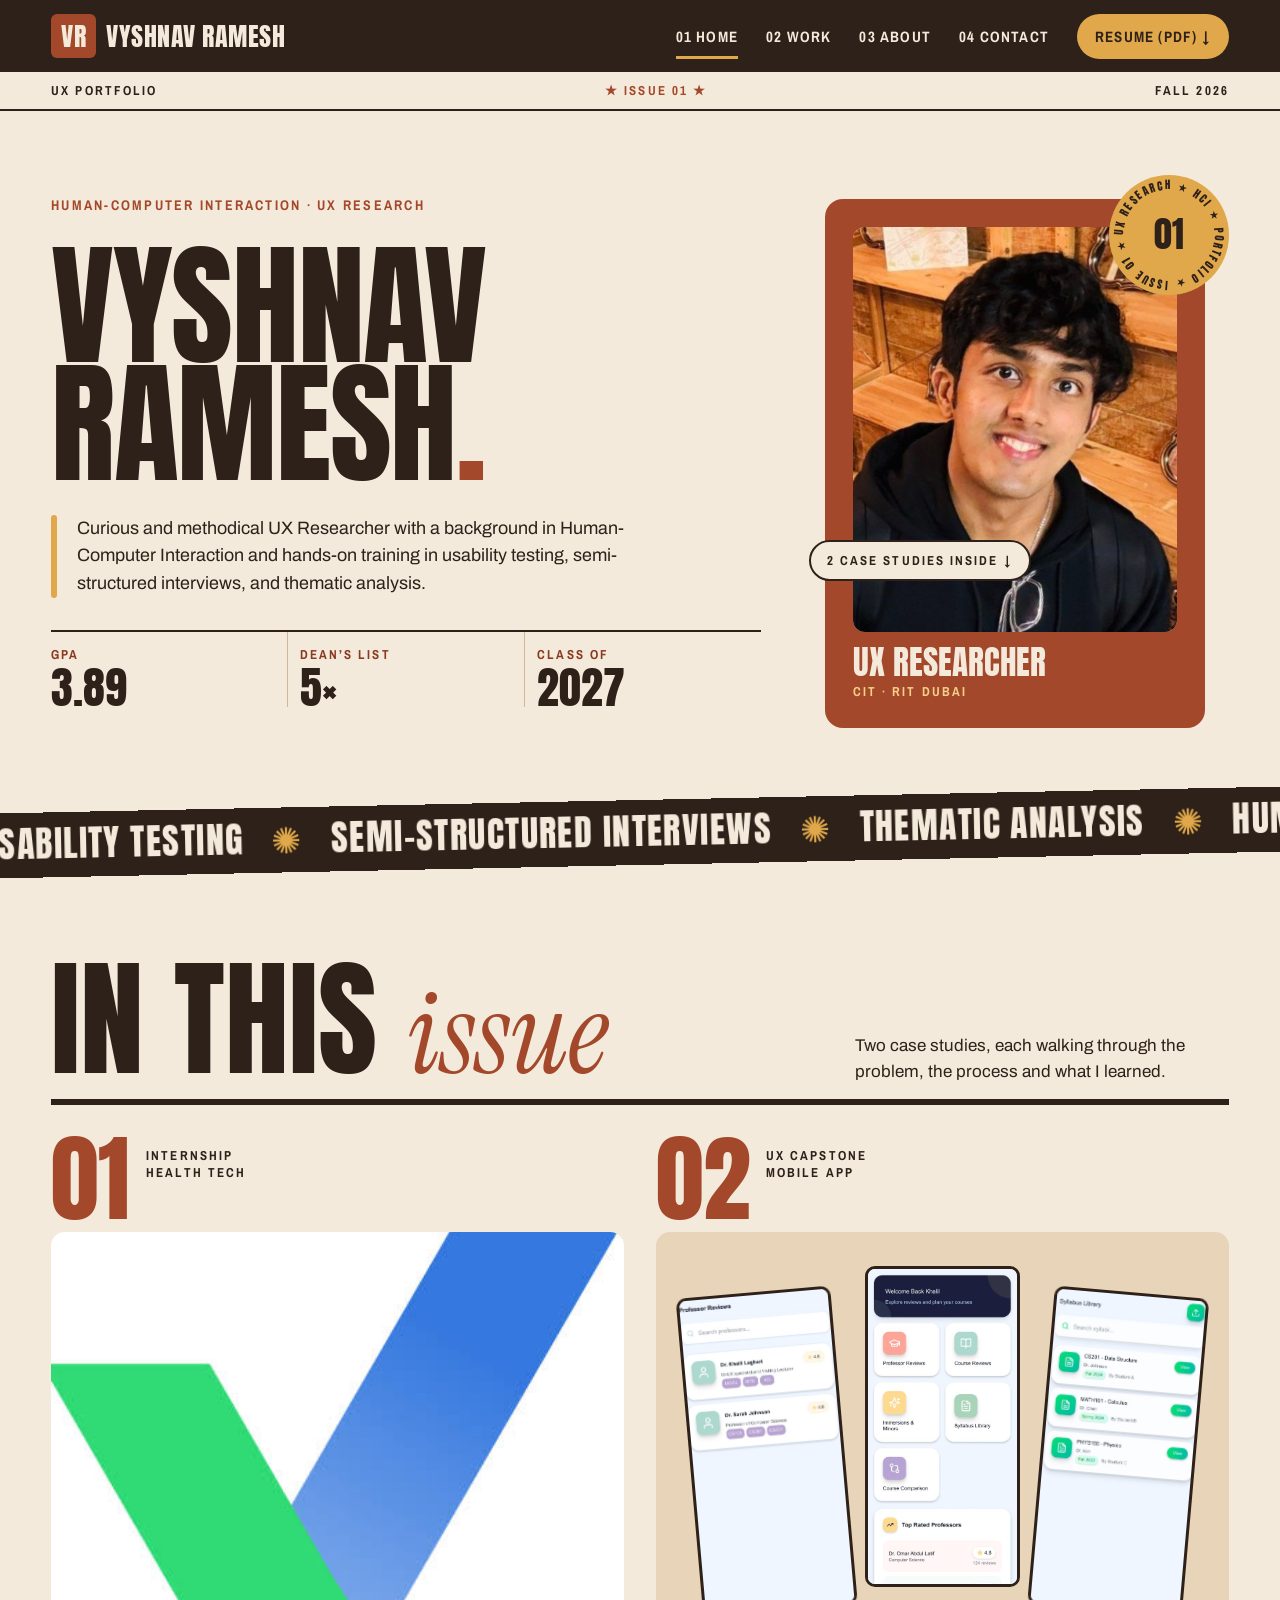
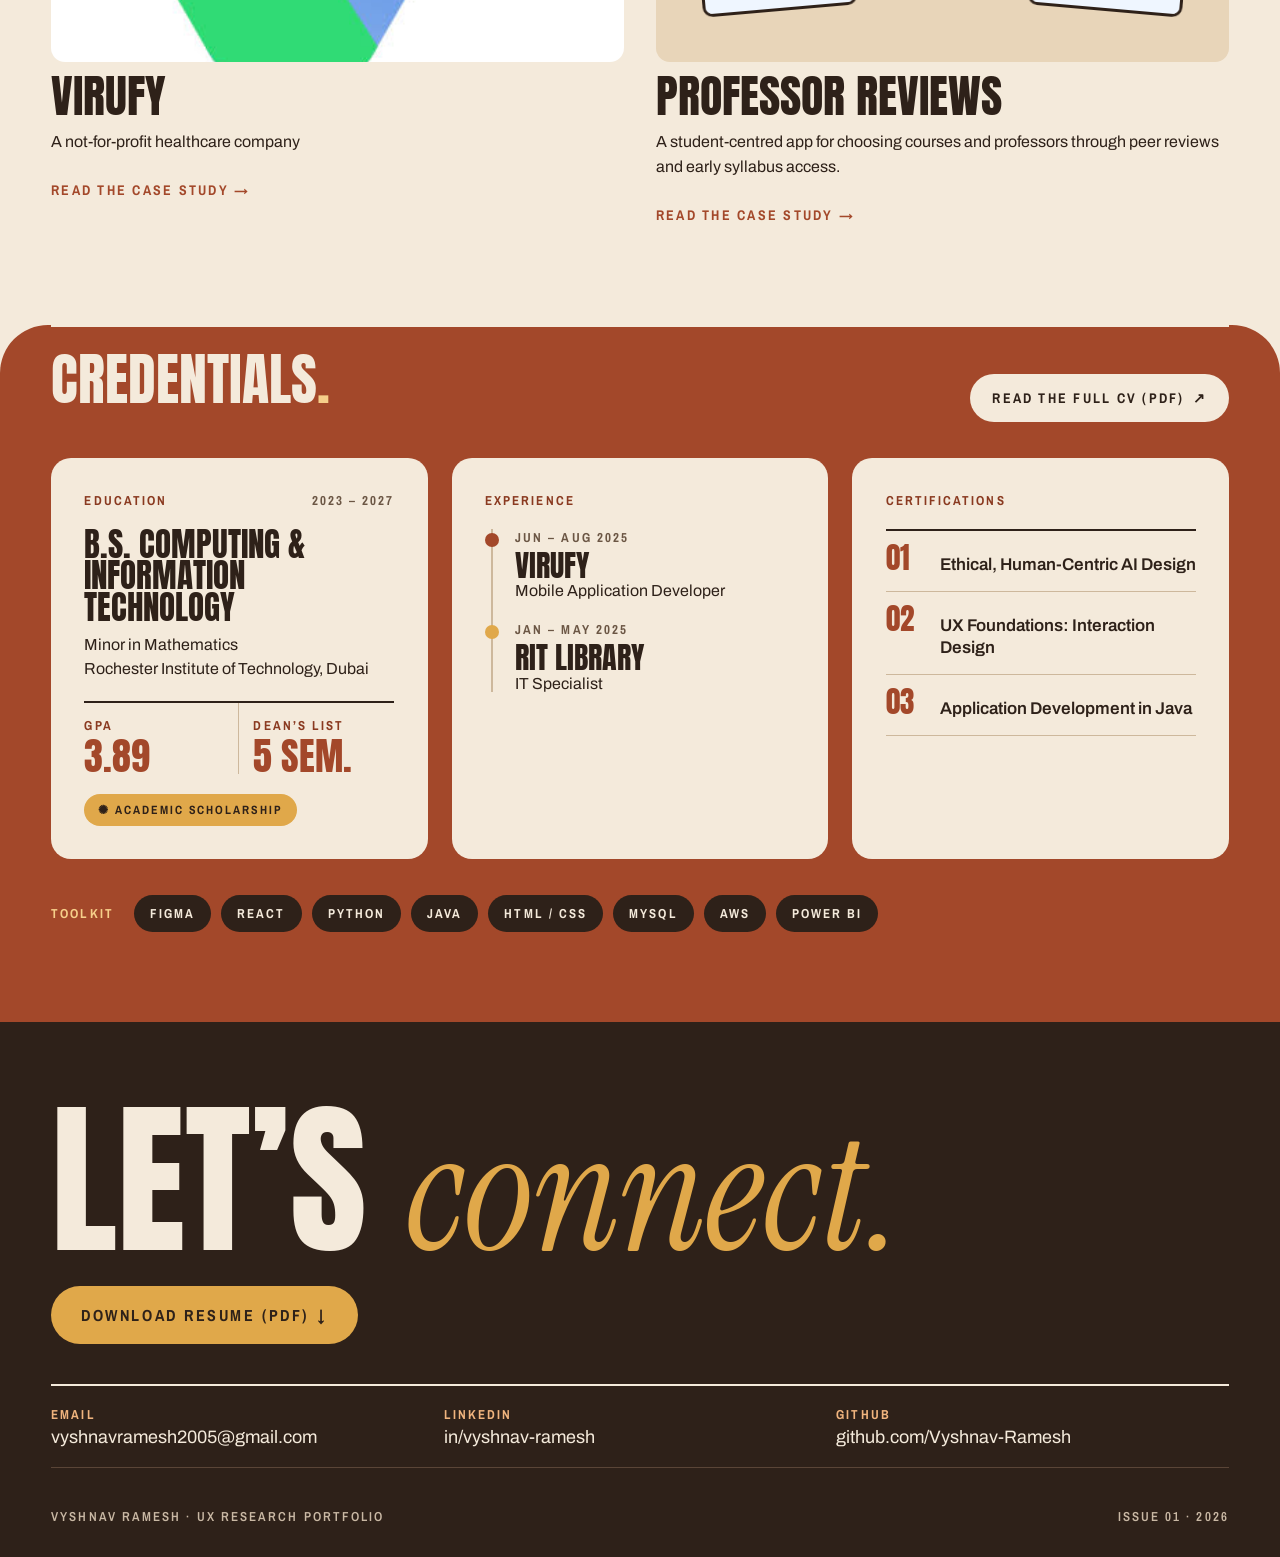
==== v2/index.html @ a03341df "Add v2 of portfolio at /v2/ Adds Fall 2025 timeline to Professor Reviews and links the Work/About na" ====
<!doctype html>
<html lang="en">
<head>
<meta charset="utf-8">
<meta name="viewport" content="width=device-width, initial-scale=1">
<title>Vyshnav Ramesh — UX Research Portfolio</title>
<meta name="description" content="Vyshnav Ramesh — UX researcher and Computing & IT student at RIT Dubai. Portfolio and case studies.">
<meta property="og:title" content="Vyshnav Ramesh — UX Research Portfolio">
<meta property="og:description" content="Vyshnav Ramesh — UX researcher and Computing & IT student at RIT Dubai. Portfolio and case studies.">
<meta property="og:image" content="assets/vyshnav.jpg">
<link rel="icon" href="assets/vyshnav.jpg">
<link rel="preconnect" href="https://fonts.googleapis.com">
<link href="https://fonts.googleapis.com/css2?family=Anton&amp;family=Archivo:wght@400;500;600;700&amp;family=Archivo+Narrow:wght@500;600;700&amp;family=Instrument+Serif:ital@1&amp;display=swap" rel="stylesheet">
<style>
body{margin:0;background:#F4EADB}
a{color:#2E2119}a:hover{color:#A3482A}
.lbl{font-family:'Archivo Narrow',sans-serif;font-weight:700;font-size:13px;letter-spacing:.16em;text-transform:uppercase}
.disp{font-family:'Anton',sans-serif;font-weight:400;text-transform:uppercase;line-height:.88}
.ital{font-family:'Instrument Serif',serif;font-style:italic;font-weight:400;text-transform:none;letter-spacing:0}
.btn{transition:transform .25s ease, box-shadow .25s ease}
.btn:hover{transform:translate(-3px,-3px);box-shadow:5px 5px 0 #2E2119}
.ul{background-image:linear-gradient(currentColor,currentColor);background-size:0 2px;background-repeat:no-repeat;background-position:0 85%;transition:background-size .35s ease}
.ul:hover{background-size:100% 2px}
@keyframes rise{from{opacity:0;transform:translateY(48px)}to{opacity:1;transform:none}}
.rise{animation:rise 1s cubic-bezier(.2,.7,.2,1) both}
@keyframes marquee{to{transform:translateX(-50%)}}
.marquee{display:inline-flex;animation:marquee 36s linear infinite}
@keyframes spin{to{transform:rotate(360deg)}}
.spin{animation:spin 20s linear infinite}
@keyframes bob{0%,100%{transform:rotate(-8deg) translateY(0)}50%{transform:rotate(-4deg) translateY(-10px)}}
.bob{animation:bob 5s ease-in-out infinite}
@keyframes sway{0%,100%{transform:scale(1)}50%{transform:scale(1.03)}}
.sway{animation:sway 9s ease-in-out infinite}
.card{transition:transform .45s cubic-bezier(.2,.7,.2,1)}
.card:hover{transform:translateY(-10px);color:#2E2119}
.card .thumb{transition:transform .7s cubic-bezier(.2,.7,.2,1)}
.card:hover .thumb{transform:scale(1.06) rotate(-1deg)}
.card .num{transition:color .3s}
.card:hover .num{color:#2E2119}
.arrow{display:inline-block;transition:transform .3s}
.card:hover .arrow,.btn:hover .arrow{transform:translateX(8px)}
@supports (animation-timeline: view()){.reveal{animation:rise linear both;animation-timeline:view();animation-range:entry 0% cover 28%}}
@media (prefers-reduced-motion: reduce){*{animation:none!important;transition:none!important}}
</style>
<style>html{scroll-behavior:smooth}</style>
</head>
<body>
<div style="--accent: #A3482A; background: #F4EADB; color: #2E2119; font-family: 'Archivo', system-ui, sans-serif; min-height: 100vh; overflow-x: hidden">

<!-- NAV -->
<header style="background: #2E2119; color: #F4EADB">
<div style="max-width: 1440px; margin: 0 auto; padding: 0 clamp(16px, 4vw, 56px); display: flex; flex-wrap: wrap; align-items: center; justify-content: space-between; gap: 12px 32px; min-height: 72px">
<a href="index.html" style="font-family: 'Anton', sans-serif; font-size: 26px; letter-spacing: 0.02em; text-decoration: none; color: #F4EADB; display: flex; align-items: center; gap: 10px">
<span style="background: var(--accent); color: #F4EADB; padding: 2px 10px; border-radius: 6px">VR</span>
<span>VYSHNAV RAMESH</span>
</a>
<nav aria-label="Main" class="lbl" style="display: flex; flex-wrap: wrap; align-items: center; gap: 4px 28px; font-size: 15px; letter-spacing: 0.08em">
<a href="#top" aria-current="page" style="color: #F4EADB; text-decoration: none; border-bottom: 3px solid #E0A84A; padding: 12px 0 9px">01 Home</a>
<a href="#work" class="ul" style="color: #F4EADB; text-decoration: none; padding: 12px 0">02 Work</a>
<a href="#about" class="ul" style="color: #F4EADB; text-decoration: none; padding: 12px 0">03 About</a>
<a href="#contact" class="ul" style="color: #F4EADB; text-decoration: none; padding: 12px 0">04 Contact</a>
<a href="assets/CV_Vyshnav_Ramesh.pdf" target="_blank" rel="noopener" class="btn" style="background: #E0A84A; color: #2E2119; text-decoration: none; padding: 12px 18px; min-height: 44px; box-sizing: border-box; display: inline-flex; align-items: center; border-radius: 999px">Resume (PDF) ↓</a>
</nav>
</div>
</header>

<!-- DATELINE -->
<div id="top" style="border-bottom: 2px solid #2E2119">
<div class="lbl" style="max-width: 1440px; margin: 0 auto; padding: 10px clamp(16px, 4vw, 56px); display: flex; flex-wrap: wrap; justify-content: space-between; gap: 8px 24px"><span>UX Portfolio</span><span style="color: var(--accent)">★ Issue 01 ★</span><span>Fall 2026</span></div>
</div>

<!-- COVER -->
<section aria-label="Introduction" style="max-width: 1440px; margin: 0 auto; padding: clamp(32px, 5vw, 72px) clamp(16px, 4vw, 56px); display: flex; flex-wrap: wrap; gap: clamp(32px, 5vw, 80px); align-items: center; justify-content: space-between">

<div style="display: flex; flex-direction: column; gap: 32px; flex: 1 1 440px; min-width: 0">
<p class="lbl rise" style="margin: 0; color: var(--accent); font-size: 14px">Human-Computer Interaction · UX Research</p>
<h1 class="disp" style="margin: 0; font-size: clamp(4.2rem, 10.5vw, 10.5rem); letter-spacing: -0.01em"><span class="rise" style="display: block; animation-delay: 0.1s">Vyshnav</span><span class="rise" style="display: block; animation-delay: 0.25s">Ramesh<span style="color: var(--accent)">.</span></span></h1>
<div class="rise" style="display: grid; grid-template-columns: 6px minmax(0, 1fr); gap: 20px; animation-delay: .45s">
<div style="background: #E0A84A; border-radius: 3px"></div>
<p style="margin: 0; font-size: clamp(1.05rem, 1.4vw, 1.3rem); line-height: 1.55; max-width: 34em">Curious and methodical UX Researcher with a background in Human-Computer Interaction and hands-on training in usability testing, semi-structured interviews, and thematic analysis.</p>
</div>
<dl class="rise" style="margin: 0; display: grid; grid-template-columns: repeat(3, minmax(0, 1fr)); border-top: 2px solid #2E2119; animation-delay: .6s">
<div style="padding: 14px 12px 0 0; border-right: 1px solid #CDB89C"><dt class="lbl" style="color: #8A3A20">GPA</dt><dd class="disp" style="margin: 6px 0 0; font-size: clamp(2rem, 3.4vw, 3rem)">3.89</dd></div>
<div style="padding: 14px 12px 0"><dt class="lbl" style="color: #8A3A20">Dean’s list</dt><dd class="disp" style="margin: 6px 0 0; font-size: clamp(2rem, 3.4vw, 3rem)">5×</dd></div>
<div style="padding: 14px 0 0 12px; border-left: 1px solid #CDB89C"><dt class="lbl" style="color: #8A3A20">Class of</dt><dd class="disp" style="margin: 6px 0 0; font-size: clamp(2rem, 3.4vw, 3rem)">2027</dd></div>
</dl>

</div>

<div class="rise" style="position: relative; animation-delay: .3s; padding: 24px 24px 0 0; flex: 0 1 380px; max-width: 380px; margin-inline: auto">
<figure style="margin: 0; background: var(--accent); border-radius: 18px; padding: clamp(16px, 2.4vw, 28px); display: flex; flex-direction: column; gap: 16px">
<div style="aspect-ratio: 4 / 5; border-radius: 12px; overflow: hidden; background: #E8D5B9"><img class="sway" src="assets/vyshnav.jpg" alt="Portrait of Vyshnav Ramesh" style="display: block; width: 100%; height: 100%; object-fit: cover; object-position: 45% 30%"></div>
<figcaption style="display: flex; flex-direction: column; gap: 6px; color: #F4EADB">
<span class="disp" style="font-size: clamp(1.6rem, 2.6vw, 2.4rem)">UX Researcher</span>
<span class="lbl" style="color: #F6CF8A">CIT · RIT Dubai</span>
</figcaption>
</figure>
<div style="position: absolute; top: 0; right: 0; width: 120px; height: 120px; border-radius: 50%; background: #E0A84A; display: flex; align-items: center; justify-content: center">
<svg class="spin" viewBox="0 0 200 200" width="120" height="120" aria-hidden="true" style="position: absolute; inset: 0">
<defs><path id="badge-circ" d="M100,100 m-76,0 a76,76 0 1,1 152,0 a76,76 0 1,1 -152,0"></path></defs>
<text font-family="Anton, sans-serif" font-size="18" letter-spacing="3.2" fill="#2E2119"><textPath href="#badge-circ">UX RESEARCH ★ HCI ★ PORTFOLIO ★ ISSUE 01 ★ </textPath></text>
</svg>
<span class="disp" style="font-size: 36px; position: relative">01</span>
</div>
<div class="bob lbl" style="position: absolute; left: -16px; top: 66%; background: #F4EADB; border: 2px solid #2E2119; border-radius: 999px; padding: 10px 16px">2 case studies inside ↓</div>
</div>
</section>

<!-- TICKER -->
<div aria-hidden="true" style="background: #2E2119; color: #F4EADB; overflow: hidden; white-space: nowrap; padding: 16px 0; transform: rotate(-1.2deg); margin: 8px -20px">
<div class="marquee disp" style="font-size: clamp(1.5rem, 2.8vw, 2.4rem); letter-spacing: 0.04em; gap: 28px">
<span>Usability testing</span><span style="color: #E0A84A">✺</span><span>Semi-structured interviews</span><span style="color: #E0A84A">✺</span><span>Thematic analysis</span><span style="color: #E0A84A">✺</span><span>Human-Computer Interaction</span><span style="color: #E0A84A">✺</span>
<span>Usability testing</span><span style="color: #E0A84A">✺</span><span>Semi-structured interviews</span><span style="color: #E0A84A">✺</span><span>Thematic analysis</span><span style="color: #E0A84A">✺</span><span>Human-Computer Interaction</span><span style="color: #E0A84A">✺</span>
</div>
</div>

<!-- CONTENTS -->
<section id="work" aria-labelledby="work-h" style="max-width: 1440px; margin: 0 auto; padding: clamp(56px, 7vw, 104px) clamp(16px, 4vw, 56px)">
<div class="reveal" style="display: flex; flex-wrap: wrap; align-items: flex-end; justify-content: space-between; gap: 16px 40px; border-bottom: 6px solid #2E2119; padding-bottom: 14px">
<h2 id="work-h" class="disp" style="margin: 0; font-size: clamp(4rem, 10vw, 9rem)">In this <span class="ital" style="color: var(--accent); font-size: 0.9em">issue</span></h2>
<p style="margin: 0; max-width: 22em; font-size: 17px; line-height: 1.55">Two case studies, each walking through the problem, the process and what I learned.</p>
</div>

<div style="display: grid; grid-template-columns: repeat(auto-fit, minmax(min(100%, 340px), 1fr)); gap: clamp(20px, 2.5vw, 36px); padding-top: 36px">

<a href="virufy.html" class="card reveal" style="text-decoration: none; color: #2E2119; display: flex; flex-direction: column; gap: 14px">
<div style="display: flex; align-items: flex-start; gap: 16px">
<span class="disp num" style="font-size: 96px; line-height: 0.8; color: var(--accent)">01</span>
<span class="lbl" style="padding-top: 6px">Internship<br>Health tech</span>
</div>
<div style="border-radius: 14px; overflow: hidden"><img class="thumb" src="assets/virufy-card.png" alt="Virufy app screen" style="display: block; width: 100%; aspect-ratio: 4 / 3; object-fit: cover"></div>
<h3 class="disp" style="margin: 0; font-size: 46px">Virufy</h3>
<p style="margin: 0; font-size: 16px; line-height: 1.55">A not-for-profit healthcare company&nbsp;</p>
<span class="lbl" style="font-size: 14px; padding: 12px 0; color: var(--accent)">Read the case study <span class="arrow">→</span></span>
</a>

<a href="professor-reviews.html" class="card reveal" style="text-decoration: none; color: #2E2119; display: flex; flex-direction: column; gap: 14px">
<div style="display: flex; align-items: flex-start; gap: 16px">
<span class="disp num" style="font-size: 96px; line-height: 0.8; color: var(--accent)">02</span>
<span class="lbl" style="padding-top: 6px">UX capstone<br>Mobile app</span>
</div>
<div style="border-radius: 14px; overflow: hidden"><div class="thumb" aria-hidden="true" style="background: #E8D5B9; aspect-ratio: 4 / 3; display: flex; align-items: flex-start; justify-content: center; gap: 4%; padding-top: 6%; box-sizing: border-box">
<img src="assets/pr-professor-reviews.jpg" alt="" style="width: 26%; aspect-ratio: 9 / 19; object-fit: cover; object-position: top; border-radius: 10px; border: 3px solid #2E2119; background: #fff; transform: rotate(-5deg) translateY(8%)">
<img src="assets/pr-home.jpg" alt="" style="width: 26%; aspect-ratio: 9 / 19; object-fit: cover; object-position: top; border-radius: 10px; border: 3px solid #2E2119; background: #fff">
<img src="assets/pr-syllabus.jpg" alt="" style="width: 26%; aspect-ratio: 9 / 19; object-fit: cover; object-position: top; border-radius: 10px; border: 3px solid #2E2119; background: #fff; transform: rotate(5deg) translateY(8%)">
</div></div>
<h3 class="disp" style="margin: 0; font-size: 46px">Professor Reviews</h3>
<p style="margin: 0; font-size: 16px; line-height: 1.55">A student-centred app for choosing courses and professors through peer reviews and early syllabus access.</p>
<span class="lbl" style="font-size: 14px; padding: 12px 0; color: var(--accent)">Read the case study <span class="arrow">→</span></span>
</a>

</div>
</section>

<!-- PULL QUOTE / ABOUT -->
<section id="about" aria-labelledby="about-h" style="background: var(--accent); color: #F4EADB; border-radius: clamp(24px, 4vw, 48px) clamp(24px, 4vw, 48px) 0 0">


<div style="max-width: 1440px; margin: 0 auto; padding: 0 clamp(16px, 4vw, 56px) clamp(56px, 7vw, 112px); display: flex; flex-direction: column; gap: clamp(24px, 3vw, 36px)">
<div class="reveal" style="display: flex; flex-wrap: wrap; align-items: baseline; justify-content: space-between; gap: 12px; border-top: 2px solid #F4EADB; padding-top: 28px">
<h3 class="disp" style="margin: 0; font-size: clamp(2.4rem, 4.4vw, 4rem)">Credentials<span style="color: #F6CF8A">.</span></h3>
<a href="assets/CV_Vyshnav_Ramesh.pdf" target="_blank" rel="noopener" class="btn lbl" style="background: #F4EADB; color: #2E2119; text-decoration: none; font-size: 14px; padding: 14px 22px; min-height: 48px; box-sizing: border-box; display: inline-flex; align-items: center; gap: 8px; border-radius: 999px">Read the full CV (PDF) <span class="arrow">↗</span></a>
</div>

<div style="display: grid; grid-template-columns: repeat(auto-fit, minmax(min(100%, 320px), 1fr)); gap: clamp(16px, 2vw, 24px)">

<article class="reveal" style="background: #F4EADB; color: #2E2119; border-radius: 20px; padding: clamp(24px, 2.6vw, 36px); display: flex; flex-direction: column; gap: 20px">
<div style="display: flex; justify-content: space-between; align-items: center; gap: 12px"><span class="lbl" style="color: #8A3A20">Education</span><span class="lbl" style="color: #6B5644">2023 – 2027</span></div>
<div>
<p class="disp" style="margin: 0; font-size: clamp(1.9rem, 2.6vw, 2.4rem); line-height: 0.95">B.S. Computing &amp; Information Technology</p>
<p style="margin: 10px 0 0; font-size: 16px; line-height: 1.5">Minor in Mathematics<br>Rochester Institute of Technology, Dubai</p>
</div>
<dl style="margin: 0; display: grid; grid-template-columns: repeat(2, minmax(0, 1fr)); border-top: 2px solid #2E2119; margin-top: auto">
<div style="padding: 14px 12px 0 0; border-right: 1px solid #CDB89C"><dt class="lbl" style="color: #8A3A20">GPA</dt><dd class="disp" style="margin: 6px 0 0; font-size: 2.4rem; color: var(--accent)">3.89</dd></div>
<div style="padding: 14px 0 0 14px"><dt class="lbl" style="color: #8A3A20">Dean’s List</dt><dd class="disp" style="margin: 6px 0 0; font-size: 2.4rem; color: var(--accent)">5 sem.</dd></div>
</dl>
<span class="lbl" style="align-self: flex-start; background: #E0A84A; border-radius: 999px; padding: 8px 14px; font-size: 12px">✺ Academic scholarship</span>
</article>

<article class="reveal" style="background: #F4EADB; color: #2E2119; border-radius: 20px; padding: clamp(24px, 2.6vw, 36px); display: flex; flex-direction: column; gap: 20px">
<span class="lbl" style="color: #8A3A20">Experience</span>
<ol style="margin: 0; padding: 0; list-style: none; display: flex; flex-direction: column; gap: 22px; border-left: 2px solid #CDB89C; margin-left: 6px">
<li style="position: relative; padding-left: 22px">
<span aria-hidden="true" style="position: absolute; left: -8px; top: 4px; width: 14px; height: 14px; border-radius: 50%; background: var(--accent)"></span>
<p class="lbl" style="margin: 0; color: #6B5644">Jun – Aug 2025</p>
<p class="disp" style="margin: 6px 0 0; font-size: 1.9rem">Virufy</p>
<p style="margin: 4px 0 0; font-size: 16px">Mobile Application Developer</p>
</li>
<li style="position: relative; padding-left: 22px">
<span aria-hidden="true" style="position: absolute; left: -8px; top: 4px; width: 14px; height: 14px; border-radius: 50%; background: #E0A84A"></span>
<p class="lbl" style="margin: 0; color: #6B5644">Jan – May 2025</p>
<p class="disp" style="margin: 6px 0 0; font-size: 1.9rem">RIT Library</p>
<p style="margin: 4px 0 0; font-size: 16px">IT Specialist</p>
</li>
</ol>
</article>

<article class="reveal" style="background: #F4EADB; color: #2E2119; border-radius: 20px; padding: clamp(24px, 2.6vw, 36px); display: flex; flex-direction: column; gap: 20px">
<span class="lbl" style="color: #8A3A20">Certifications</span>
<ol style="margin: 0; padding: 0; list-style: none; border-top: 2px solid #2E2119">
<li style="display: grid; grid-template-columns: 44px minmax(0, 1fr); gap: 10px; align-items: baseline; padding: 14px 0; border-bottom: 1px solid #CDB89C"><span class="disp" style="font-size: 1.8rem; color: var(--accent)">01</span><span style="font-size: 17px; font-weight: 600; line-height: 1.35">Ethical, Human-Centric AI Design</span></li>
<li style="display: grid; grid-template-columns: 44px minmax(0, 1fr); gap: 10px; align-items: baseline; padding: 14px 0; border-bottom: 1px solid #CDB89C"><span class="disp" style="font-size: 1.8rem; color: var(--accent)">02</span><span style="font-size: 17px; font-weight: 600; line-height: 1.35">UX Foundations: Interaction Design</span></li>
<li style="display: grid; grid-template-columns: 44px minmax(0, 1fr); gap: 10px; align-items: baseline; padding: 14px 0; border-bottom: 1px solid #CDB89C"><span class="disp" style="font-size: 1.8rem; color: var(--accent)">03</span><span style="font-size: 17px; font-weight: 600; line-height: 1.35">Application Development in Java</span></li>
</ol>
</article>

</div>

<div class="reveal" style="display: flex; flex-wrap: wrap; align-items: center; gap: 12px 20px">
<span class="lbl" style="color: #F6CF8A">Toolkit</span>
<ul class="lbl" style="margin: 0; padding: 0; list-style: none; display: flex; flex-wrap: wrap; gap: 10px; font-size: 13px">
<li style="background: #2E2119; border-radius: 999px; padding: 10px 16px">Figma</li>
<li style="background: #2E2119; border-radius: 999px; padding: 10px 16px">React</li>
<li style="background: #2E2119; border-radius: 999px; padding: 10px 16px">Python</li>
<li style="background: #2E2119; border-radius: 999px; padding: 10px 16px">Java</li>
<li style="background: #2E2119; border-radius: 999px; padding: 10px 16px">HTML / CSS</li>
<li style="background: #2E2119; border-radius: 999px; padding: 10px 16px">MySQL</li>
<li style="background: #2E2119; border-radius: 999px; padding: 10px 16px">AWS</li>
<li style="background: #2E2119; border-radius: 999px; padding: 10px 16px">Power BI</li>
</ul>
</div>
</div>
</section>

<!-- CONTACT -->
<footer id="contact" aria-labelledby="contact-h" style="background: #2E2119; color: #F4EADB">
<div style="max-width: 1440px; margin: 0 auto; padding: clamp(56px, 7vw, 104px) clamp(16px, 4vw, 56px) 32px; display: flex; flex-direction: column; gap: 40px">
<div class="reveal" style="display: flex; flex-wrap: wrap; align-items: flex-end; justify-content: space-between; gap: 24px">
<h2 id="contact-h" class="disp" style="margin: 0; font-size: clamp(4.5rem, 13vw, 12rem); line-height: 0.82">Let’s <span class="ital" style="color: #E0A84A">connect.</span></h2>
<a id="resume" href="assets/CV_Vyshnav_Ramesh.pdf" target="_blank" rel="noopener" class="btn lbl" style="background: #E0A84A; color: #2E2119; text-decoration: none; font-size: 16px; padding: 18px 30px; min-height: 56px; box-sizing: border-box; display: inline-flex; align-items: center; gap: 8px; border-radius: 999px">Download Resume (PDF) <span class="arrow">↓</span></a>
</div>
<div style="display: grid; grid-template-columns: repeat(auto-fit, minmax(min(100%, 240px), 1fr)); border-top: 2px solid #F4EADB">
<a href="mailto:vyshnavramesh2005@gmail.com" style="color: #F4EADB; text-decoration: none; padding: 20px 0; border-bottom: 1px solid #5A4537; display: flex; flex-direction: column; gap: 4px">
<span class="lbl" style="color: #F0B47E">Email</span>
<span class="ul" style="font-size: 18px; align-self: flex-start">vyshnavramesh2005@gmail.com</span>
</a>
<a href="https://www.linkedin.com/in/vyshnav-ramesh-747388252/" target="_blank" rel="noopener" style="color: #F4EADB; text-decoration: none; padding: 20px 0; border-bottom: 1px solid #5A4537; display: flex; flex-direction: column; gap: 4px">
<span class="lbl" style="color: #F0B47E">LinkedIn</span>
<span class="ul" style="font-size: 18px; align-self: flex-start">in/vyshnav-ramesh</span>
</a>
<a href="https://github.com/Vyshnav-Ramesh" target="_blank" rel="noopener" style="color: #F4EADB; text-decoration: none; padding: 20px 0; border-bottom: 1px solid #5A4537; display: flex; flex-direction: column; gap: 4px">
<span class="lbl" style="color: #F0B47E">GitHub</span>
<span class="ul" style="font-size: 18px; align-self: flex-start">github.com/Vyshnav-Ramesh</span>
</a>
</div>
<div class="lbl" style="display: flex; flex-wrap: wrap; justify-content: space-between; gap: 8px 24px; font-weight: 600; color: #C9B8A4">
<span>Vyshnav Ramesh · UX Research Portfolio</span>
<span>Issue 01 · 2026</span>
</div>
</div>
</footer>

</div>
</body>
</html>
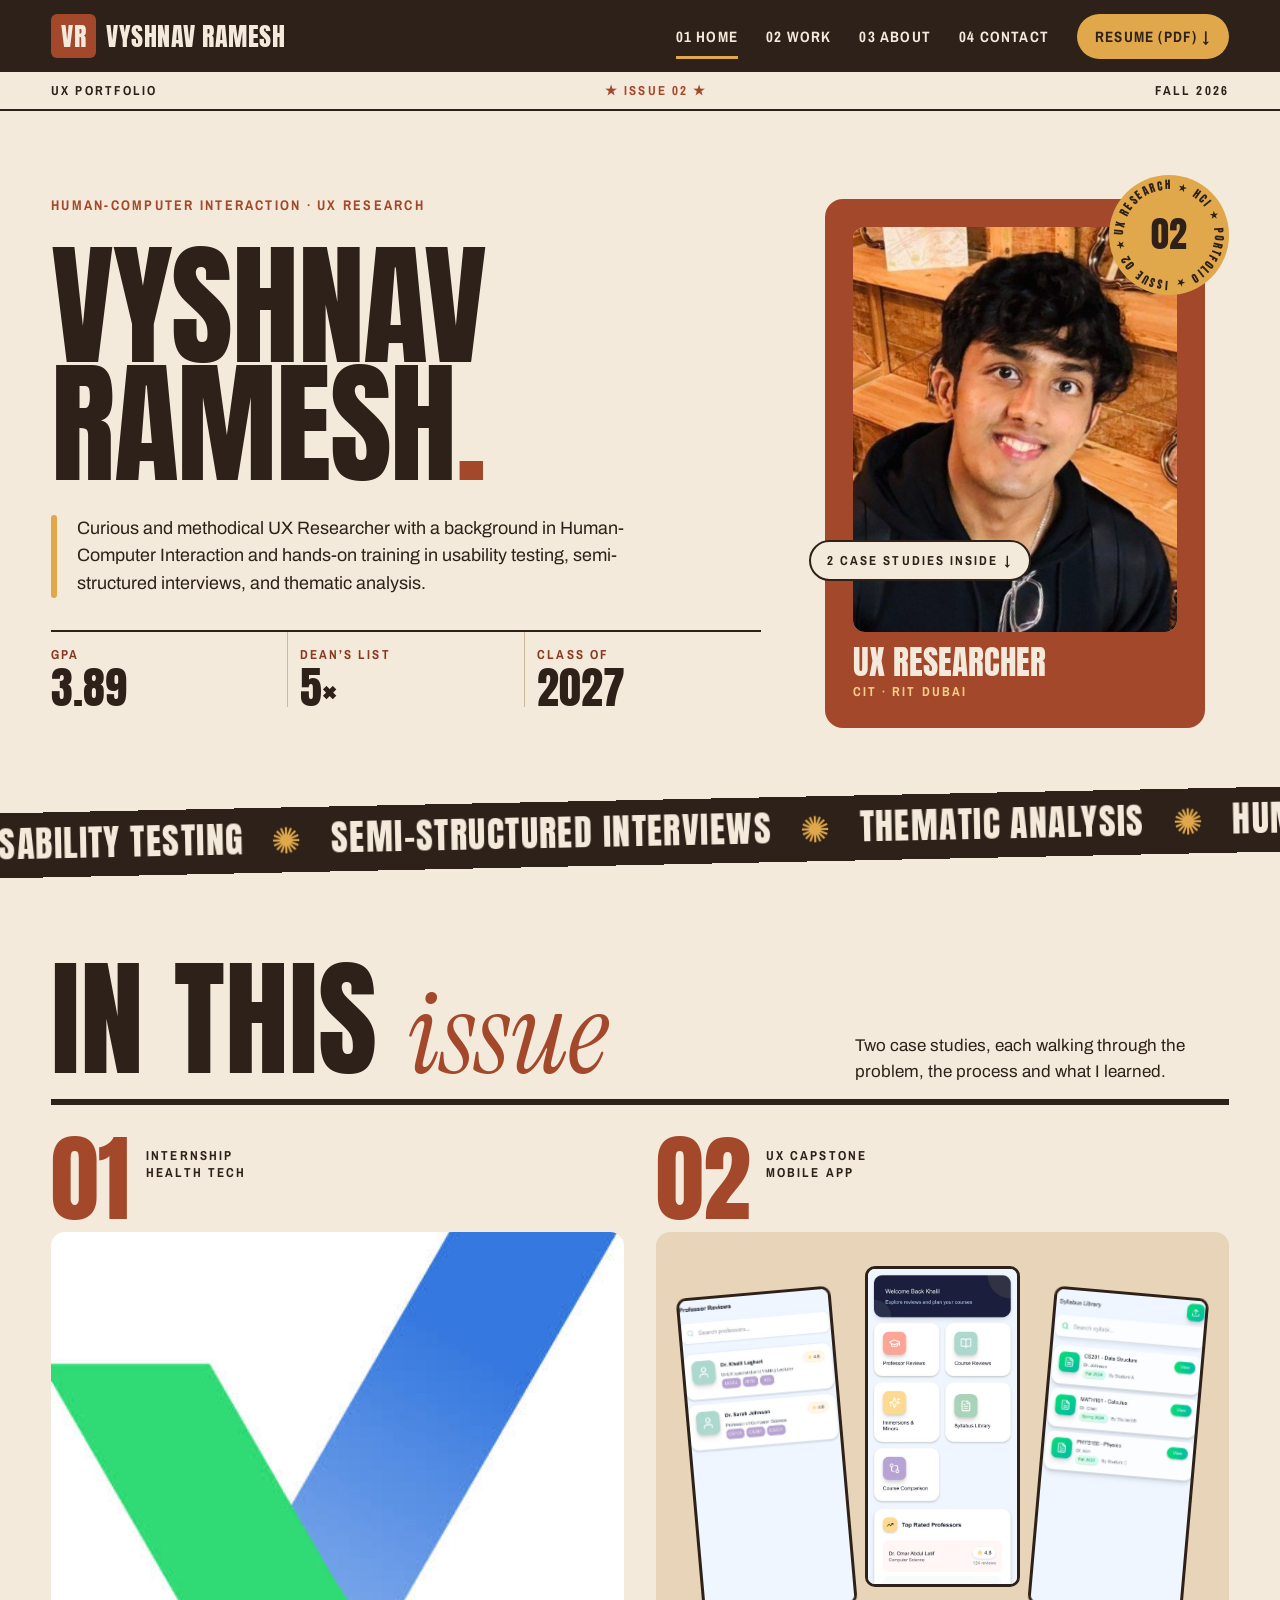
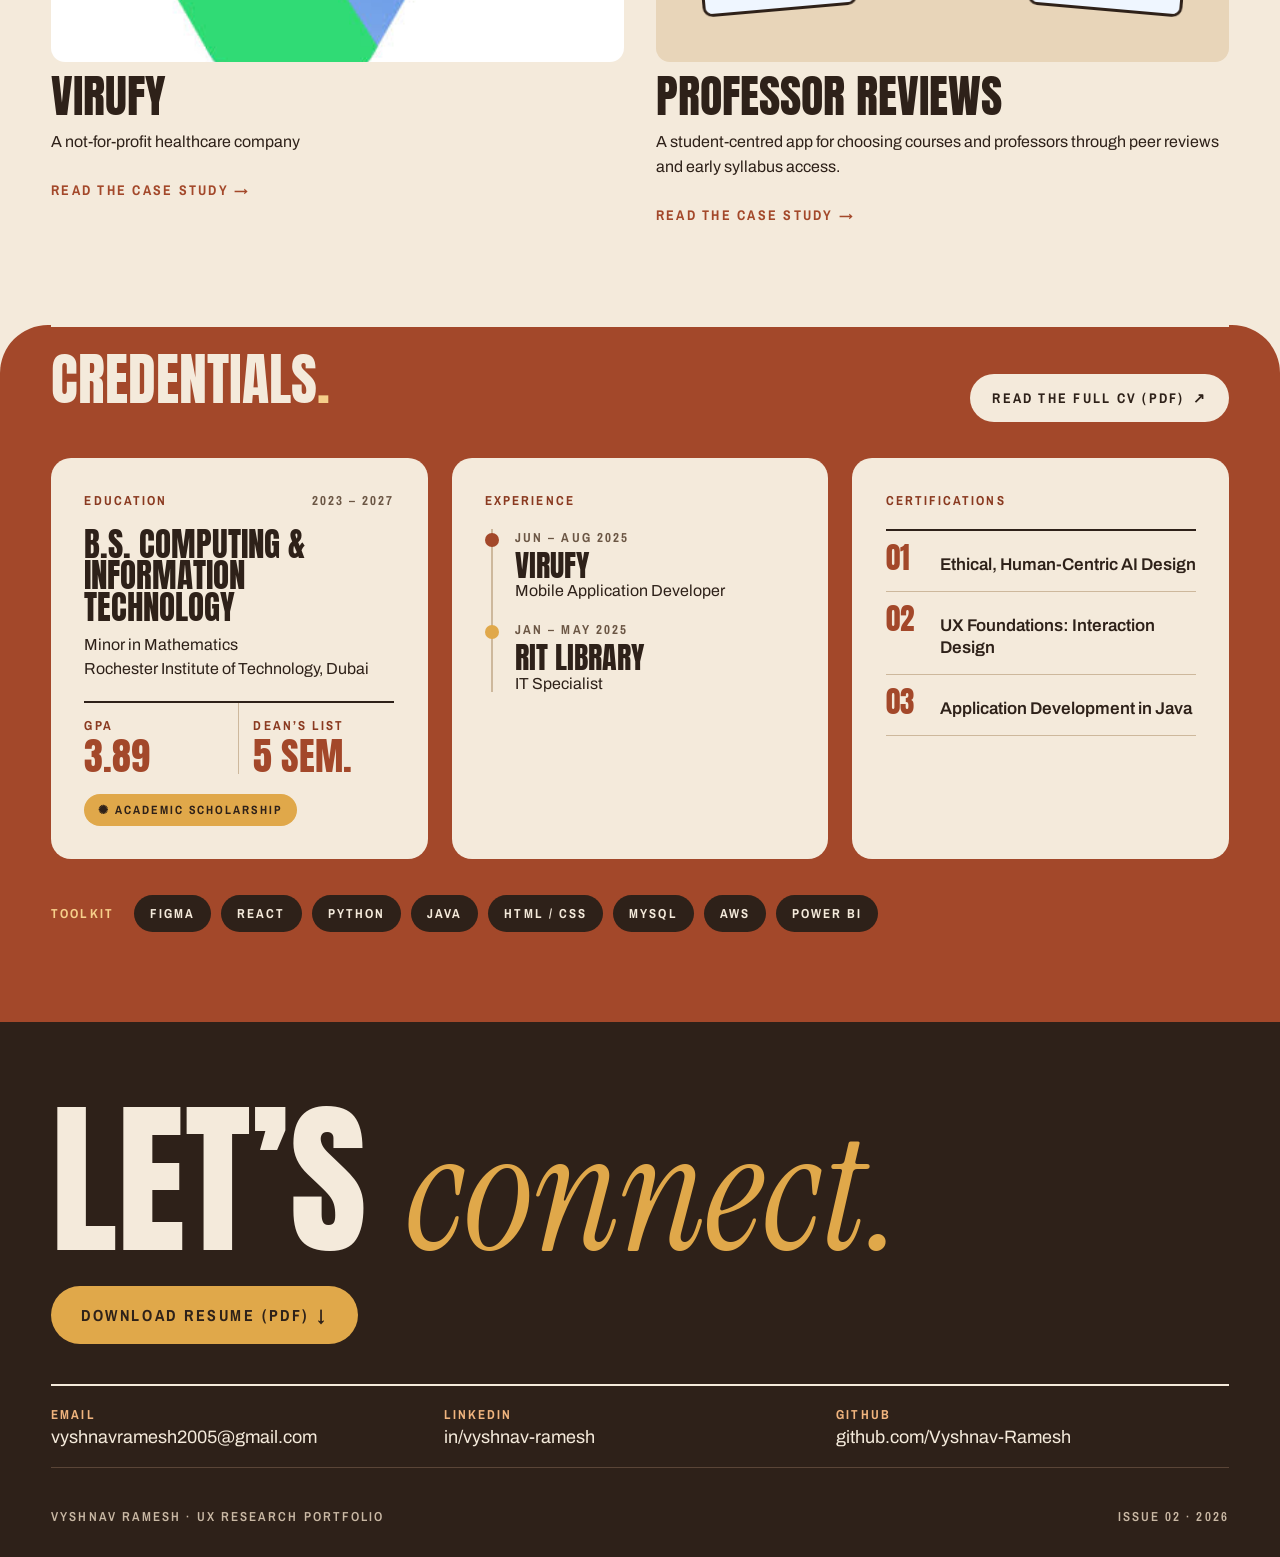
==== commit 4431ab79: "Mark v2 home page as Issue 02 Co-Authored-By: Claude Opus 5.5 <noreply@anthropic.com> Claude-Session" ====
--- a/v2/index.html
+++ b/v2/index.html
@@ -66,7 +66,7 @@
 
 <!-- DATELINE -->
 <div id="top" style="border-bottom: 2px solid #2E2119">
-<div class="lbl" style="max-width: 1440px; margin: 0 auto; padding: 10px clamp(16px, 4vw, 56px); display: flex; flex-wrap: wrap; justify-content: space-between; gap: 8px 24px"><span>UX Portfolio</span><span style="color: var(--accent)">★ Issue 01 ★</span><span>Fall 2026</span></div>
+<div class="lbl" style="max-width: 1440px; margin: 0 auto; padding: 10px clamp(16px, 4vw, 56px); display: flex; flex-wrap: wrap; justify-content: space-between; gap: 8px 24px"><span>UX Portfolio</span><span style="color: var(--accent)">★ Issue 02 ★</span><span>Fall 2026</span></div>
 </div>
 
 <!-- COVER -->
@@ -98,9 +98,9 @@
 <div style="position: absolute; top: 0; right: 0; width: 120px; height: 120px; border-radius: 50%; background: #E0A84A; display: flex; align-items: center; justify-content: center">
 <svg class="spin" viewBox="0 0 200 200" width="120" height="120" aria-hidden="true" style="position: absolute; inset: 0">
 <defs><path id="badge-circ" d="M100,100 m-76,0 a76,76 0 1,1 152,0 a76,76 0 1,1 -152,0"></path></defs>
-<text font-family="Anton, sans-serif" font-size="18" letter-spacing="3.2" fill="#2E2119"><textPath href="#badge-circ">UX RESEARCH ★ HCI ★ PORTFOLIO ★ ISSUE 01 ★ </textPath></text>
+<text font-family="Anton, sans-serif" font-size="18" letter-spacing="3.2" fill="#2E2119"><textPath href="#badge-circ">UX RESEARCH ★ HCI ★ PORTFOLIO ★ ISSUE 02 ★ </textPath></text>
 </svg>
-<span class="disp" style="font-size: 36px; position: relative">01</span>
+<span class="disp" style="font-size: 36px; position: relative">02</span>
 </div>
 <div class="bob lbl" style="position: absolute; left: -16px; top: 66%; background: #F4EADB; border: 2px solid #2E2119; border-radius: 999px; padding: 10px 16px">2 case studies inside ↓</div>
 </div>
@@ -245,7 +245,7 @@
 </div>
 <div class="lbl" style="display: flex; flex-wrap: wrap; justify-content: space-between; gap: 8px 24px; font-weight: 600; color: #C9B8A4">
 <span>Vyshnav Ramesh · UX Research Portfolio</span>
-<span>Issue 01 · 2026</span>
+<span>Issue 02 · 2026</span>
 </div>
 </div>
 </footer>
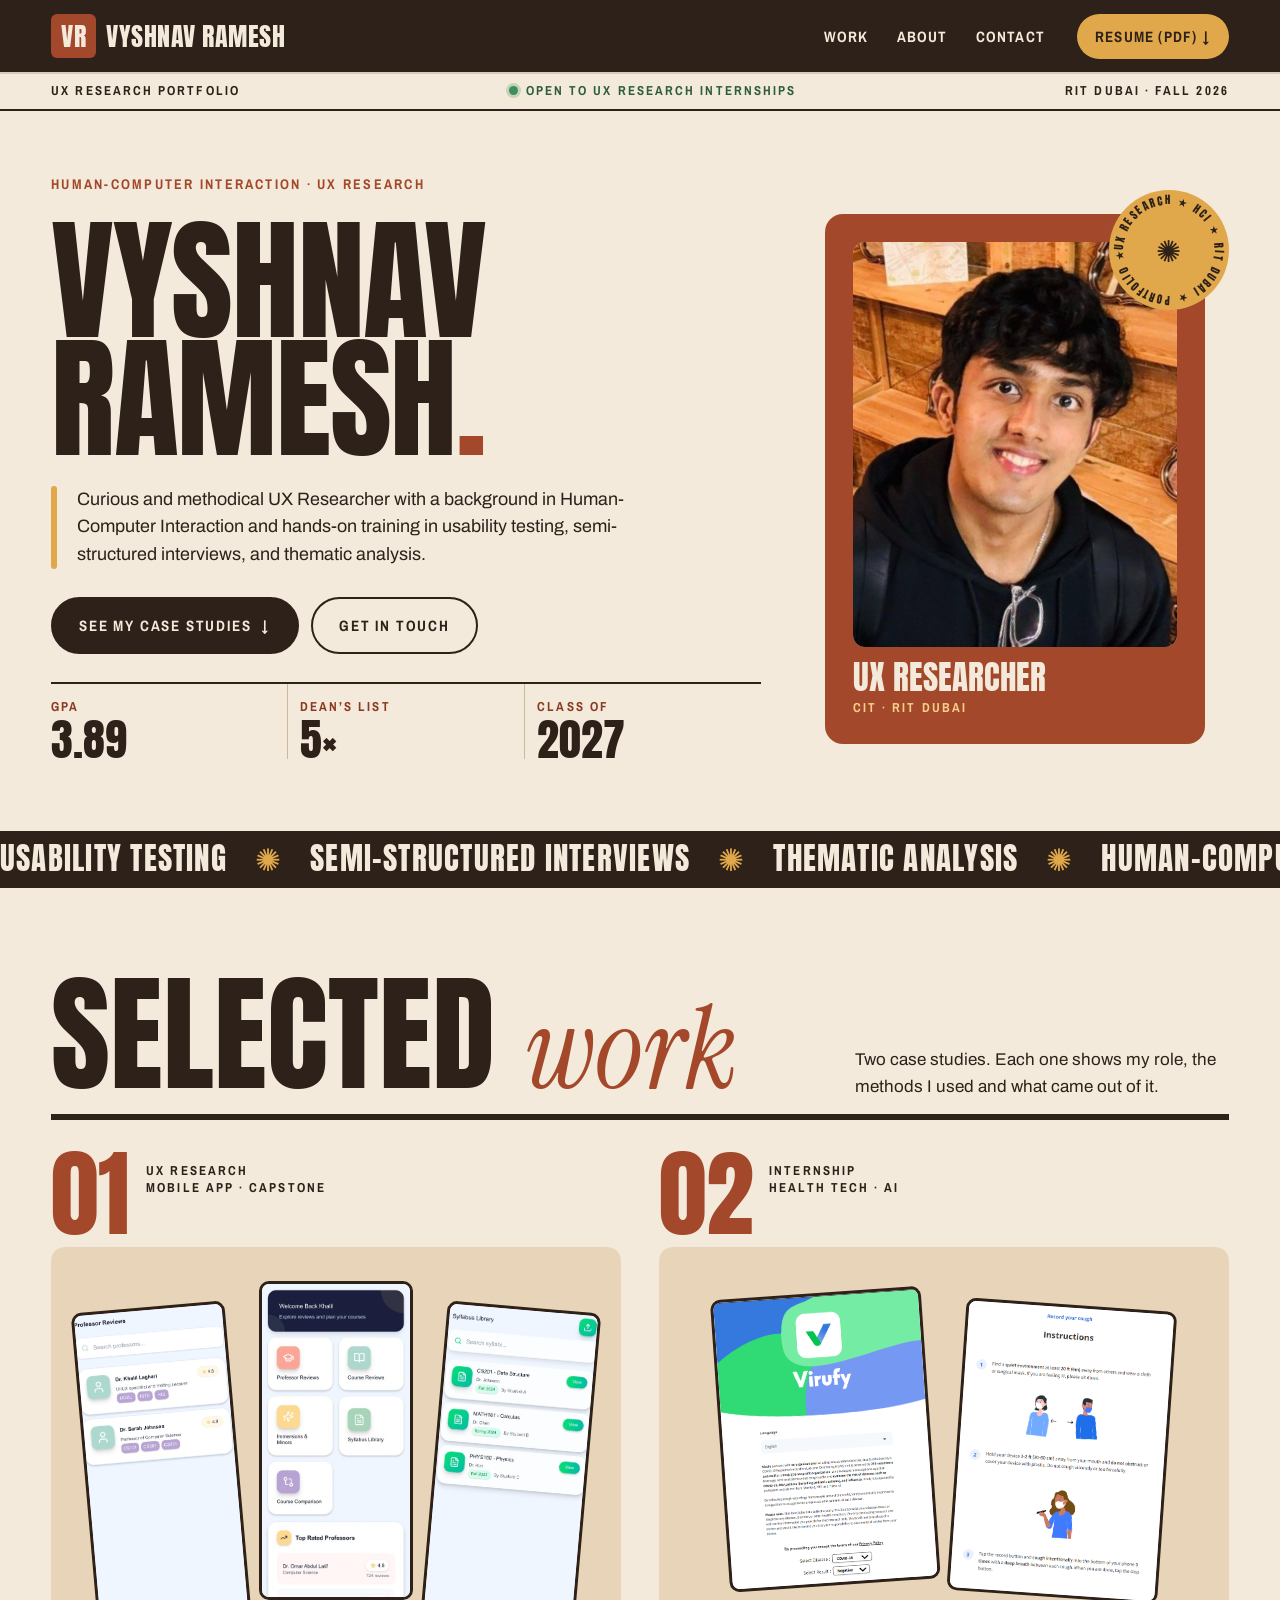
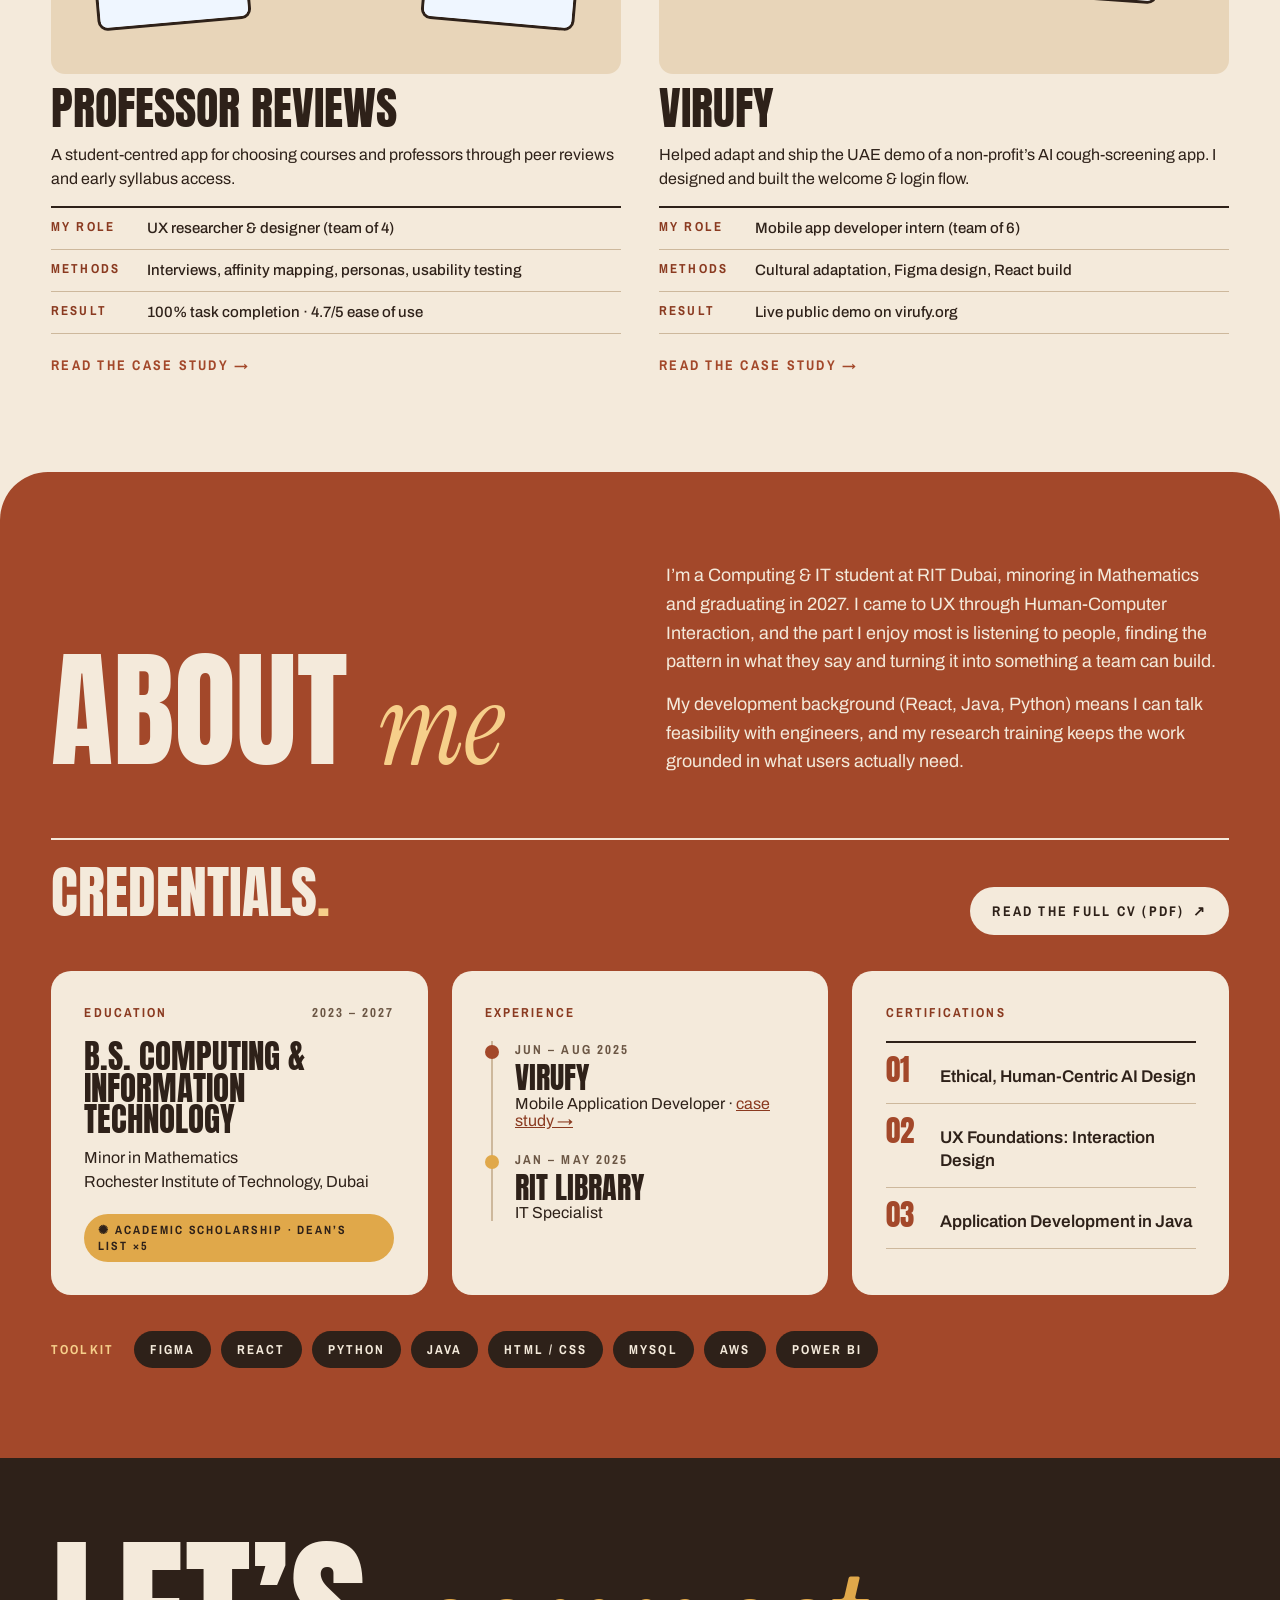
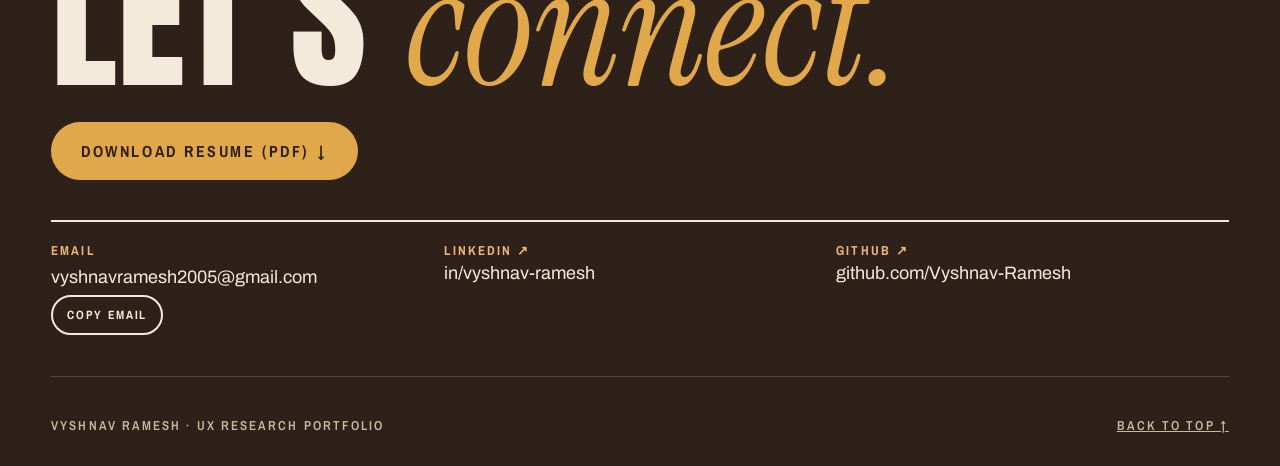
==== commit 11ed829c: "Publish refined v2 portfolio from usability testing Replaces /v2/ with the post-testing version: sha" ====
--- a/v2/index.html
+++ b/v2/index.html
@@ -17,127 +17,114 @@
 .lbl{font-family:'Archivo Narrow',sans-serif;font-weight:700;font-size:13px;letter-spacing:.16em;text-transform:uppercase}
 .disp{font-family:'Anton',sans-serif;font-weight:400;text-transform:uppercase;line-height:.88}
 .ital{font-family:'Instrument Serif',serif;font-style:italic;font-weight:400;text-transform:none;letter-spacing:0}
-.btn{transition:transform .25s ease, box-shadow .25s ease}
-.btn:hover{transform:translate(-3px,-3px);box-shadow:5px 5px 0 #2E2119}
+.btn,.cta{transition:transform .25s ease, box-shadow .25s ease}
+.btn:hover,.cta:hover{transform:translate(-3px,-3px);box-shadow:5px 5px 0 #2E2119}
 .ul{background-image:linear-gradient(currentColor,currentColor);background-size:0 2px;background-repeat:no-repeat;background-position:0 85%;transition:background-size .35s ease}
 .ul:hover{background-size:100% 2px}
 @keyframes rise{from{opacity:0;transform:translateY(48px)}to{opacity:1;transform:none}}
 .rise{animation:rise 1s cubic-bezier(.2,.7,.2,1) both}
 @keyframes marquee{to{transform:translateX(-50%)}}
-.marquee{display:inline-flex;animation:marquee 36s linear infinite}
+.marquee{display:inline-flex;animation:marquee 60s linear infinite}
+.ticker:hover .marquee{animation-play-state:paused}
 @keyframes spin{to{transform:rotate(360deg)}}
-.spin{animation:spin 20s linear infinite}
-@keyframes bob{0%,100%{transform:rotate(-8deg) translateY(0)}50%{transform:rotate(-4deg) translateY(-10px)}}
-.bob{animation:bob 5s ease-in-out infinite}
-@keyframes sway{0%,100%{transform:scale(1)}50%{transform:scale(1.03)}}
-.sway{animation:sway 9s ease-in-out infinite}
+.spin{animation:spin 40s linear infinite}
 .card{transition:transform .45s cubic-bezier(.2,.7,.2,1)}
 .card:hover{transform:translateY(-10px);color:#2E2119}
 .card .thumb{transition:transform .7s cubic-bezier(.2,.7,.2,1)}
-.card:hover .thumb{transform:scale(1.06) rotate(-1deg)}
+.card:hover .thumb{transform:scale(1.04)}
 .card .num{transition:color .3s}
 .card:hover .num{color:#2E2119}
 .arrow{display:inline-block;transition:transform .3s}
-.card:hover .arrow,.btn:hover .arrow{transform:translateX(8px)}
+.card:hover .arrow,.btn:hover .arrow,.cta:hover .arrow{transform:translateX(8px)}
 @supports (animation-timeline: view()){.reveal{animation:rise linear both;animation-timeline:view();animation-range:entry 0% cover 28%}}
 @media (prefers-reduced-motion: reduce){*{animation:none!important;transition:none!important}}
+html{scroll-behavior:smooth;scroll-padding-top:84px}
+@media (max-width:640px){html{scroll-padding-top:0}}
 </style>
-<style>html{scroll-behavior:smooth}</style>
+<link rel="stylesheet" href="assets/ui.css">
 </head>
 <body>
-<div style="--accent: #A3482A; background: #F4EADB; color: #2E2119; font-family: 'Archivo', system-ui, sans-serif; min-height: 100vh; overflow-x: hidden">
-
-<!-- NAV -->
-<header style="background: #2E2119; color: #F4EADB">
-<div style="max-width: 1440px; margin: 0 auto; padding: 0 clamp(16px, 4vw, 56px); display: flex; flex-wrap: wrap; align-items: center; justify-content: space-between; gap: 12px 32px; min-height: 72px">
-<a href="index.html" style="font-family: 'Anton', sans-serif; font-size: 26px; letter-spacing: 0.02em; text-decoration: none; color: #F4EADB; display: flex; align-items: center; gap: 10px">
-<span style="background: var(--accent); color: #F4EADB; padding: 2px 10px; border-radius: 6px">VR</span>
-<span>VYSHNAV RAMESH</span>
-</a>
-<nav aria-label="Main" class="lbl" style="display: flex; flex-wrap: wrap; align-items: center; gap: 4px 28px; font-size: 15px; letter-spacing: 0.08em">
-<a href="#top" aria-current="page" style="color: #F4EADB; text-decoration: none; border-bottom: 3px solid #E0A84A; padding: 12px 0 9px">01 Home</a>
-<a href="#work" class="ul" style="color: #F4EADB; text-decoration: none; padding: 12px 0">02 Work</a>
-<a href="#about" class="ul" style="color: #F4EADB; text-decoration: none; padding: 12px 0">03 About</a>
-<a href="#contact" class="ul" style="color: #F4EADB; text-decoration: none; padding: 12px 0">04 Contact</a>
-<a href="assets/CV_Vyshnav_Ramesh.pdf" target="_blank" rel="noopener" class="btn" style="background: #E0A84A; color: #2E2119; text-decoration: none; padding: 12px 18px; min-height: 44px; box-sizing: border-box; display: inline-flex; align-items: center; border-radius: 999px">Resume (PDF) ↓</a>
+<a class="skip" href="#main">Skip to content</a>
+<div style="--accent: #A3482A; background: #F4EADB; color: #2E2119; font-family: 'Archivo', system-ui, sans-serif; min-height: 100vh; overflow-x: clip">
+
+<!-- NAV (v2: sticky on desktop, compact on mobile, scroll-spy active state, no numbering) -->
+<header class="hdr sticky">
+<div class="hdr-in">
+<a href="index.html" class="brand" aria-label="Vyshnav Ramesh — home"><span class="mono">VR</span><span>VYSHNAV RAMESH</span></a>
+<nav aria-label="Main" class="lbl mainnav" data-spy>
+<a href="#work">Work</a>
+<a href="#about">About</a>
+<a href="#contact">Contact</a>
 </nav>
+<a href="assets/CV_Vyshnav_Ramesh.pdf" target="_blank" rel="noopener" class="btn cv lbl">Resume (PDF) ↓</a>
 </div>
 </header>
 
-<!-- DATELINE -->
+<!-- DATELINE (v2: plain language instead of "Issue 01") -->
 <div id="top" style="border-bottom: 2px solid #2E2119">
-<div class="lbl" style="max-width: 1440px; margin: 0 auto; padding: 10px clamp(16px, 4vw, 56px); display: flex; flex-wrap: wrap; justify-content: space-between; gap: 8px 24px"><span>UX Portfolio</span><span style="color: var(--accent)">★ Issue 02 ★</span><span>Fall 2026</span></div>
+<div class="lbl" style="max-width: 1440px; margin: 0 auto; padding: 10px clamp(16px, 4vw, 56px); display: flex; flex-wrap: wrap; justify-content: space-between; gap: 8px 24px"><span class="hide-m">UX Research Portfolio</span><span class="avail" style="color: #2E5E3E">Open to UX research internships</span><span>RIT Dubai · Fall 2026</span></div>
 </div>
 
 <!-- COVER -->
-<section aria-label="Introduction" style="max-width: 1440px; margin: 0 auto; padding: clamp(32px, 5vw, 72px) clamp(16px, 4vw, 56px); display: flex; flex-wrap: wrap; gap: clamp(32px, 5vw, 80px); align-items: center; justify-content: space-between">
-
-<div style="display: flex; flex-direction: column; gap: 32px; flex: 1 1 440px; min-width: 0">
+<section id="main" tabindex="-1" aria-label="Introduction" style="max-width: 1440px; margin: 0 auto; padding: clamp(32px, 5vw, 72px) clamp(16px, 4vw, 56px); display: flex; flex-wrap: wrap; gap: clamp(32px, 5vw, 80px); align-items: center; justify-content: space-between">
+
+<div style="display: flex; flex-direction: column; gap: 28px; flex: 1 1 440px; min-width: 0">
 <p class="lbl rise" style="margin: 0; color: var(--accent); font-size: 14px">Human-Computer Interaction · UX Research</p>
 <h1 class="disp" style="margin: 0; font-size: clamp(4.2rem, 10.5vw, 10.5rem); letter-spacing: -0.01em"><span class="rise" style="display: block; animation-delay: 0.1s">Vyshnav</span><span class="rise" style="display: block; animation-delay: 0.25s">Ramesh<span style="color: var(--accent)">.</span></span></h1>
 <div class="rise" style="display: grid; grid-template-columns: 6px minmax(0, 1fr); gap: 20px; animation-delay: .45s">
 <div style="background: #E0A84A; border-radius: 3px"></div>
 <p style="margin: 0; font-size: clamp(1.05rem, 1.4vw, 1.3rem); line-height: 1.55; max-width: 34em">Curious and methodical UX Researcher with a background in Human-Computer Interaction and hands-on training in usability testing, semi-structured interviews, and thematic analysis.</p>
 </div>
-<dl class="rise" style="margin: 0; display: grid; grid-template-columns: repeat(3, minmax(0, 1fr)); border-top: 2px solid #2E2119; animation-delay: .6s">
+<div class="cta-row rise" style="animation-delay: .55s">
+<a href="#work" class="cta primary">See my case studies <span class="arrow">↓</span></a>
+<a href="#contact" class="cta ghost">Get in touch</a>
+</div>
+<dl class="rise" style="margin: 0; display: grid; grid-template-columns: repeat(3, minmax(0, 1fr)); border-top: 2px solid #2E2119; animation-delay: .65s">
 <div style="padding: 14px 12px 0 0; border-right: 1px solid #CDB89C"><dt class="lbl" style="color: #8A3A20">GPA</dt><dd class="disp" style="margin: 6px 0 0; font-size: clamp(2rem, 3.4vw, 3rem)">3.89</dd></div>
 <div style="padding: 14px 12px 0"><dt class="lbl" style="color: #8A3A20">Dean’s list</dt><dd class="disp" style="margin: 6px 0 0; font-size: clamp(2rem, 3.4vw, 3rem)">5×</dd></div>
 <div style="padding: 14px 0 0 12px; border-left: 1px solid #CDB89C"><dt class="lbl" style="color: #8A3A20">Class of</dt><dd class="disp" style="margin: 6px 0 0; font-size: clamp(2rem, 3.4vw, 3rem)">2027</dd></div>
 </dl>
-
 </div>
 
 <div class="rise" style="position: relative; animation-delay: .3s; padding: 24px 24px 0 0; flex: 0 1 380px; max-width: 380px; margin-inline: auto">
 <figure style="margin: 0; background: var(--accent); border-radius: 18px; padding: clamp(16px, 2.4vw, 28px); display: flex; flex-direction: column; gap: 16px">
-<div style="aspect-ratio: 4 / 5; border-radius: 12px; overflow: hidden; background: #E8D5B9"><img class="sway" src="assets/vyshnav.jpg" alt="Portrait of Vyshnav Ramesh" style="display: block; width: 100%; height: 100%; object-fit: cover; object-position: 45% 30%"></div>
+<div style="aspect-ratio: 4 / 5; border-radius: 12px; overflow: hidden; background: #E8D5B9"><img src="assets/vyshnav.jpg" alt="Portrait of Vyshnav Ramesh" style="display: block; width: 100%; height: 100%; object-fit: cover; object-position: 45% 30%"></div>
 <figcaption style="display: flex; flex-direction: column; gap: 6px; color: #F4EADB">
 <span class="disp" style="font-size: clamp(1.6rem, 2.6vw, 2.4rem)">UX Researcher</span>
 <span class="lbl" style="color: #F6CF8A">CIT · RIT Dubai</span>
 </figcaption>
 </figure>
-<div style="position: absolute; top: 0; right: 0; width: 120px; height: 120px; border-radius: 50%; background: #E0A84A; display: flex; align-items: center; justify-content: center">
-<svg class="spin" viewBox="0 0 200 200" width="120" height="120" aria-hidden="true" style="position: absolute; inset: 0">
+<div aria-hidden="true" style="position: absolute; top: 0; right: 0; width: 120px; height: 120px; border-radius: 50%; background: #E0A84A; display: flex; align-items: center; justify-content: center">
+<svg class="spin" viewBox="0 0 200 200" width="120" height="120" style="position: absolute; inset: 0">
 <defs><path id="badge-circ" d="M100,100 m-76,0 a76,76 0 1,1 152,0 a76,76 0 1,1 -152,0"></path></defs>
-<text font-family="Anton, sans-serif" font-size="18" letter-spacing="3.2" fill="#2E2119"><textPath href="#badge-circ">UX RESEARCH ★ HCI ★ PORTFOLIO ★ ISSUE 02 ★ </textPath></text>
+<text font-family="Anton, sans-serif" font-size="18" letter-spacing="3.2" fill="#2E2119"><textPath href="#badge-circ">UX RESEARCH ★ HCI ★ RIT DUBAI ★ PORTFOLIO ★ </textPath></text>
 </svg>
-<span class="disp" style="font-size: 36px; position: relative">02</span>
-</div>
-<div class="bob lbl" style="position: absolute; left: -16px; top: 66%; background: #F4EADB; border: 2px solid #2E2119; border-radius: 999px; padding: 10px 16px">2 case studies inside ↓</div>
+<span class="disp" style="font-size: 30px; position: relative">✺</span>
+</div>
 </div>
 </section>
 
-<!-- TICKER -->
-<div aria-hidden="true" style="background: #2E2119; color: #F4EADB; overflow: hidden; white-space: nowrap; padding: 16px 0; transform: rotate(-1.2deg); margin: 8px -20px">
-<div class="marquee disp" style="font-size: clamp(1.5rem, 2.8vw, 2.4rem); letter-spacing: 0.04em; gap: 28px">
+<!-- TICKER (v2: level, slower, pauses on hover) -->
+<div class="ticker" aria-hidden="true" style="background: #2E2119; color: #F4EADB; overflow: hidden; white-space: nowrap; padding: 14px 0; margin: 8px 0 0">
+<div class="marquee disp" style="font-size: clamp(1.3rem, 2.4vw, 2rem); letter-spacing: 0.04em; gap: 28px">
 <span>Usability testing</span><span style="color: #E0A84A">✺</span><span>Semi-structured interviews</span><span style="color: #E0A84A">✺</span><span>Thematic analysis</span><span style="color: #E0A84A">✺</span><span>Human-Computer Interaction</span><span style="color: #E0A84A">✺</span>
 <span>Usability testing</span><span style="color: #E0A84A">✺</span><span>Semi-structured interviews</span><span style="color: #E0A84A">✺</span><span>Thematic analysis</span><span style="color: #E0A84A">✺</span><span>Human-Computer Interaction</span><span style="color: #E0A84A">✺</span>
 </div>
 </div>
 
-<!-- CONTENTS -->
+<!-- WORK (v2: plain heading, scannable role/methods/result on each card) -->
 <section id="work" aria-labelledby="work-h" style="max-width: 1440px; margin: 0 auto; padding: clamp(56px, 7vw, 104px) clamp(16px, 4vw, 56px)">
 <div class="reveal" style="display: flex; flex-wrap: wrap; align-items: flex-end; justify-content: space-between; gap: 16px 40px; border-bottom: 6px solid #2E2119; padding-bottom: 14px">
-<h2 id="work-h" class="disp" style="margin: 0; font-size: clamp(4rem, 10vw, 9rem)">In this <span class="ital" style="color: var(--accent); font-size: 0.9em">issue</span></h2>
-<p style="margin: 0; max-width: 22em; font-size: 17px; line-height: 1.55">Two case studies, each walking through the problem, the process and what I learned.</p>
-</div>
-
-<div style="display: grid; grid-template-columns: repeat(auto-fit, minmax(min(100%, 340px), 1fr)); gap: clamp(20px, 2.5vw, 36px); padding-top: 36px">
-
-<a href="virufy.html" class="card reveal" style="text-decoration: none; color: #2E2119; display: flex; flex-direction: column; gap: 14px">
+<h2 id="work-h" class="disp" style="margin: 0; font-size: clamp(4rem, 10vw, 9rem)">Selected <span class="ital" style="color: var(--accent); font-size: 0.9em">work</span></h2>
+<p style="margin: 0; max-width: 22em; font-size: 17px; line-height: 1.55">Two case studies. Each one shows my role, the methods I used and what came out of it.</p>
+</div>
+
+<div style="display: grid; grid-template-columns: repeat(auto-fit, minmax(min(100%, 340px), 1fr)); gap: clamp(28px, 3vw, 44px); padding-top: 36px">
+
+<a href="professor-reviews.html" class="card reveal" style="text-decoration: none; color: #2E2119; display: flex; flex-direction: column; gap: 14px">
 <div style="display: flex; align-items: flex-start; gap: 16px">
 <span class="disp num" style="font-size: 96px; line-height: 0.8; color: var(--accent)">01</span>
-<span class="lbl" style="padding-top: 6px">Internship<br>Health tech</span>
-</div>
-<div style="border-radius: 14px; overflow: hidden"><img class="thumb" src="assets/virufy-card.png" alt="Virufy app screen" style="display: block; width: 100%; aspect-ratio: 4 / 3; object-fit: cover"></div>
-<h3 class="disp" style="margin: 0; font-size: 46px">Virufy</h3>
-<p style="margin: 0; font-size: 16px; line-height: 1.55">A not-for-profit healthcare company&nbsp;</p>
-<span class="lbl" style="font-size: 14px; padding: 12px 0; color: var(--accent)">Read the case study <span class="arrow">→</span></span>
-</a>
-
-<a href="professor-reviews.html" class="card reveal" style="text-decoration: none; color: #2E2119; display: flex; flex-direction: column; gap: 14px">
-<div style="display: flex; align-items: flex-start; gap: 16px">
-<span class="disp num" style="font-size: 96px; line-height: 0.8; color: var(--accent)">02</span>
-<span class="lbl" style="padding-top: 6px">UX capstone<br>Mobile app</span>
+<span class="lbl" style="padding-top: 6px">UX research<br>Mobile app · Capstone</span>
 </div>
 <div style="border-radius: 14px; overflow: hidden"><div class="thumb" aria-hidden="true" style="background: #E8D5B9; aspect-ratio: 4 / 3; display: flex; align-items: flex-start; justify-content: center; gap: 4%; padding-top: 6%; box-sizing: border-box">
 <img src="assets/pr-professor-reviews.jpg" alt="" style="width: 26%; aspect-ratio: 9 / 19; object-fit: cover; object-position: top; border-radius: 10px; border: 3px solid #2E2119; background: #fff; transform: rotate(-5deg) translateY(8%)">
@@ -146,17 +133,48 @@
 </div></div>
 <h3 class="disp" style="margin: 0; font-size: 46px">Professor Reviews</h3>
 <p style="margin: 0; font-size: 16px; line-height: 1.55">A student-centred app for choosing courses and professors through peer reviews and early syllabus access.</p>
-<span class="lbl" style="font-size: 14px; padding: 12px 0; color: var(--accent)">Read the case study <span class="arrow">→</span></span>
+<dl class="meta lbl">
+<dt>My role</dt><dd style="font-family: 'Archivo', sans-serif; font-weight: 500; letter-spacing: 0; text-transform: none">UX researcher &amp; designer (team of 4)</dd>
+<dt>Methods</dt><dd style="font-family: 'Archivo', sans-serif; font-weight: 500; letter-spacing: 0; text-transform: none">Interviews, affinity mapping, personas, usability testing</dd>
+<dt>Result</dt><dd style="font-family: 'Archivo', sans-serif; font-weight: 500; letter-spacing: 0; text-transform: none">100% task completion · 4.7/5 ease of use</dd>
+</dl>
+<span class="lbl" style="font-size: 14px; padding: 8px 0; color: var(--accent)">Read the case study <span class="arrow">→</span></span>
+</a>
+
+<a href="virufy.html" class="card reveal" style="text-decoration: none; color: #2E2119; display: flex; flex-direction: column; gap: 14px">
+<div style="display: flex; align-items: flex-start; gap: 16px">
+<span class="disp num" style="font-size: 96px; line-height: 0.8; color: var(--accent)">02</span>
+<span class="lbl" style="padding-top: 6px">Internship<br>Health tech · AI</span>
+</div>
+<div style="border-radius: 14px; overflow: hidden"><div class="thumb" aria-hidden="true" style="background: #E8D5B9; aspect-ratio: 4 / 3; display: flex; align-items: flex-start; justify-content: center; gap: 5%; padding-top: 6%; box-sizing: border-box">
+<img src="assets/virufy-welcome.png" alt="" style="width: 36%; aspect-ratio: 3 / 4.2; object-fit: cover; object-position: top; border-radius: 10px; border: 3px solid #2E2119; background: #fff; transform: rotate(-4deg) translateY(4%)">
+<img src="assets/virufy-record.png" alt="" style="width: 36%; aspect-ratio: 3 / 4.2; object-fit: cover; object-position: top; border-radius: 10px; border: 3px solid #2E2119; background: #fff; transform: rotate(4deg) translateY(8%)">
+</div></div>
+<h3 class="disp" style="margin: 0; font-size: 46px">Virufy</h3>
+<p style="margin: 0; font-size: 16px; line-height: 1.55">Helped adapt and ship the UAE demo of a non-profit’s AI cough-screening app. I designed and built the welcome &amp; login flow.</p>
+<dl class="meta lbl">
+<dt>My role</dt><dd style="font-family: 'Archivo', sans-serif; font-weight: 500; letter-spacing: 0; text-transform: none">Mobile app developer intern (team of 6)</dd>
+<dt>Methods</dt><dd style="font-family: 'Archivo', sans-serif; font-weight: 500; letter-spacing: 0; text-transform: none">Cultural adaptation, Figma design, React build</dd>
+<dt>Result</dt><dd style="font-family: 'Archivo', sans-serif; font-weight: 500; letter-spacing: 0; text-transform: none">Live public demo on virufy.org</dd>
+</dl>
+<span class="lbl" style="font-size: 14px; padding: 8px 0; color: var(--accent)">Read the case study <span class="arrow">→</span></span>
 </a>
 
 </div>
 </section>
 
-<!-- PULL QUOTE / ABOUT -->
+<!-- ABOUT (v2: a real "About" section — the nav label now matches what you land on) -->
 <section id="about" aria-labelledby="about-h" style="background: var(--accent); color: #F4EADB; border-radius: clamp(24px, 4vw, 48px) clamp(24px, 4vw, 48px) 0 0">
-
-
-<div style="max-width: 1440px; margin: 0 auto; padding: 0 clamp(16px, 4vw, 56px) clamp(56px, 7vw, 112px); display: flex; flex-direction: column; gap: clamp(24px, 3vw, 36px)">
+<div style="max-width: 1440px; margin: 0 auto; padding: clamp(56px, 7vw, 104px) clamp(16px, 4vw, 56px) clamp(56px, 7vw, 112px); display: flex; flex-direction: column; gap: clamp(24px, 3vw, 36px)">
+
+<div class="reveal" style="display: grid; grid-template-columns: repeat(auto-fit, minmax(min(100%, 420px), 1fr)); gap: clamp(20px, 4vw, 64px); align-items: end; padding-bottom: clamp(16px, 2vw, 28px)">
+<h2 id="about-h" class="disp" style="margin: 0; font-size: clamp(4rem, 10vw, 9rem)">About <span class="ital" style="color: #F6CF8A; font-size: .9em">me</span></h2>
+<div style="display: flex; flex-direction: column; gap: 14px; font-size: clamp(1.05rem, 1.4vw, 1.25rem); line-height: 1.6">
+<p style="margin: 0">I’m a Computing &amp; IT student at RIT Dubai, minoring in Mathematics and graduating in 2027. I came to UX through Human-Computer Interaction, and the part I enjoy most is listening to people, finding the pattern in what they say and turning it into something a team can build.</p>
+<p style="margin: 0">My development background (React, Java, Python) means I can talk feasibility with engineers, and my research training keeps the work grounded in what users actually need.</p>
+</div>
+</div>
+
 <div class="reveal" style="display: flex; flex-wrap: wrap; align-items: baseline; justify-content: space-between; gap: 12px; border-top: 2px solid #F4EADB; padding-top: 28px">
 <h3 class="disp" style="margin: 0; font-size: clamp(2.4rem, 4.4vw, 4rem)">Credentials<span style="color: #F6CF8A">.</span></h3>
 <a href="assets/CV_Vyshnav_Ramesh.pdf" target="_blank" rel="noopener" class="btn lbl" style="background: #F4EADB; color: #2E2119; text-decoration: none; font-size: 14px; padding: 14px 22px; min-height: 48px; box-sizing: border-box; display: inline-flex; align-items: center; gap: 8px; border-radius: 999px">Read the full CV (PDF) <span class="arrow">↗</span></a>
@@ -170,11 +188,7 @@
 <p class="disp" style="margin: 0; font-size: clamp(1.9rem, 2.6vw, 2.4rem); line-height: 0.95">B.S. Computing &amp; Information Technology</p>
 <p style="margin: 10px 0 0; font-size: 16px; line-height: 1.5">Minor in Mathematics<br>Rochester Institute of Technology, Dubai</p>
 </div>
-<dl style="margin: 0; display: grid; grid-template-columns: repeat(2, minmax(0, 1fr)); border-top: 2px solid #2E2119; margin-top: auto">
-<div style="padding: 14px 12px 0 0; border-right: 1px solid #CDB89C"><dt class="lbl" style="color: #8A3A20">GPA</dt><dd class="disp" style="margin: 6px 0 0; font-size: 2.4rem; color: var(--accent)">3.89</dd></div>
-<div style="padding: 14px 0 0 14px"><dt class="lbl" style="color: #8A3A20">Dean’s List</dt><dd class="disp" style="margin: 6px 0 0; font-size: 2.4rem; color: var(--accent)">5 sem.</dd></div>
-</dl>
-<span class="lbl" style="align-self: flex-start; background: #E0A84A; border-radius: 999px; padding: 8px 14px; font-size: 12px">✺ Academic scholarship</span>
+<span class="lbl" style="align-self: flex-start; background: #E0A84A; border-radius: 999px; padding: 8px 14px; font-size: 12px">✺ Academic scholarship · Dean’s List ×5</span>
 </article>
 
 <article class="reveal" style="background: #F4EADB; color: #2E2119; border-radius: 20px; padding: clamp(24px, 2.6vw, 36px); display: flex; flex-direction: column; gap: 20px">
@@ -184,7 +198,7 @@
 <span aria-hidden="true" style="position: absolute; left: -8px; top: 4px; width: 14px; height: 14px; border-radius: 50%; background: var(--accent)"></span>
 <p class="lbl" style="margin: 0; color: #6B5644">Jun – Aug 2025</p>
 <p class="disp" style="margin: 6px 0 0; font-size: 1.9rem">Virufy</p>
-<p style="margin: 4px 0 0; font-size: 16px">Mobile Application Developer</p>
+<p style="margin: 4px 0 0; font-size: 16px">Mobile Application Developer · <a href="virufy.html" style="color: #8A3A20">case study →</a></p>
 </li>
 <li style="position: relative; padding-left: 22px">
 <span aria-hidden="true" style="position: absolute; left: -8px; top: 4px; width: 14px; height: 14px; border-radius: 50%; background: #E0A84A"></span>
@@ -222,34 +236,37 @@
 </div>
 </section>
 
-<!-- CONTACT -->
+<!-- CONTACT (v2: copy-email button with confirmation) -->
 <footer id="contact" aria-labelledby="contact-h" style="background: #2E2119; color: #F4EADB">
 <div style="max-width: 1440px; margin: 0 auto; padding: clamp(56px, 7vw, 104px) clamp(16px, 4vw, 56px) 32px; display: flex; flex-direction: column; gap: 40px">
 <div class="reveal" style="display: flex; flex-wrap: wrap; align-items: flex-end; justify-content: space-between; gap: 24px">
 <h2 id="contact-h" class="disp" style="margin: 0; font-size: clamp(4.5rem, 13vw, 12rem); line-height: 0.82">Let’s <span class="ital" style="color: #E0A84A">connect.</span></h2>
-<a id="resume" href="assets/CV_Vyshnav_Ramesh.pdf" target="_blank" rel="noopener" class="btn lbl" style="background: #E0A84A; color: #2E2119; text-decoration: none; font-size: 16px; padding: 18px 30px; min-height: 56px; box-sizing: border-box; display: inline-flex; align-items: center; gap: 8px; border-radius: 999px">Download Resume (PDF) <span class="arrow">↓</span></a>
+<a href="assets/CV_Vyshnav_Ramesh.pdf" target="_blank" rel="noopener" class="btn lbl" style="background: #E0A84A; color: #2E2119; text-decoration: none; font-size: 16px; padding: 18px 30px; min-height: 56px; box-sizing: border-box; display: inline-flex; align-items: center; gap: 8px; border-radius: 999px">Download Resume (PDF) <span class="arrow">↓</span></a>
 </div>
 <div style="display: grid; grid-template-columns: repeat(auto-fit, minmax(min(100%, 240px), 1fr)); border-top: 2px solid #F4EADB">
-<a href="mailto:vyshnavramesh2005@gmail.com" style="color: #F4EADB; text-decoration: none; padding: 20px 0; border-bottom: 1px solid #5A4537; display: flex; flex-direction: column; gap: 4px">
+<div style="padding: 20px 0; border-bottom: 1px solid #5A4537; display: flex; flex-direction: column; gap: 8px">
 <span class="lbl" style="color: #F0B47E">Email</span>
-<span class="ul" style="font-size: 18px; align-self: flex-start">vyshnavramesh2005@gmail.com</span>
-</a>
+<a href="mailto:vyshnavramesh2005@gmail.com" class="ul" style="color: #F4EADB; text-decoration: none; font-size: 18px; align-self: flex-start">vyshnavramesh2005@gmail.com</a>
+<button type="button" class="copy" data-copy="vyshnavramesh2005@gmail.com" aria-describedby="copy-status">Copy email</button>
+<span id="copy-status" class="copied" role="status" aria-live="polite"></span>
+</div>
 <a href="https://www.linkedin.com/in/vyshnav-ramesh-747388252/" target="_blank" rel="noopener" style="color: #F4EADB; text-decoration: none; padding: 20px 0; border-bottom: 1px solid #5A4537; display: flex; flex-direction: column; gap: 4px">
-<span class="lbl" style="color: #F0B47E">LinkedIn</span>
+<span class="lbl" style="color: #F0B47E">LinkedIn ↗</span>
 <span class="ul" style="font-size: 18px; align-self: flex-start">in/vyshnav-ramesh</span>
 </a>
 <a href="https://github.com/Vyshnav-Ramesh" target="_blank" rel="noopener" style="color: #F4EADB; text-decoration: none; padding: 20px 0; border-bottom: 1px solid #5A4537; display: flex; flex-direction: column; gap: 4px">
-<span class="lbl" style="color: #F0B47E">GitHub</span>
+<span class="lbl" style="color: #F0B47E">GitHub ↗</span>
 <span class="ul" style="font-size: 18px; align-self: flex-start">github.com/Vyshnav-Ramesh</span>
 </a>
 </div>
 <div class="lbl" style="display: flex; flex-wrap: wrap; justify-content: space-between; gap: 8px 24px; font-weight: 600; color: #C9B8A4">
 <span>Vyshnav Ramesh · UX Research Portfolio</span>
-<span>Issue 02 · 2026</span>
+<a href="#top" style="color: #C9B8A4">Back to top ↑</a>
 </div>
 </div>
 </footer>
 
 </div>
+<script src="assets/ui.js"></script>
 </body>
 </html>
--- a/v2/assets/ui.css
+++ b/v2/assets/ui.css
@@ -0,0 +1,66 @@
+/* v2 shared UI — added after usability testing */
+
+/* Header: one consistent component on every page */
+.hdr{background:#2E2119;color:#F4EADB}
+.hdr.sticky{position:sticky;top:0;z-index:20;box-shadow:0 2px 0 rgba(46,33,25,.15)}
+.hdr-in{max-width:1440px;margin:0 auto;padding:0 clamp(16px,4vw,56px);display:grid;grid-template-columns:auto 1fr auto;align-items:center;gap:8px 32px;min-height:72px}
+.brand{font-family:'Anton',sans-serif;font-size:26px;letter-spacing:.02em;text-decoration:none;color:#F4EADB;display:flex;align-items:center;gap:10px}
+.brand:hover{color:#F4EADB}
+.brand .mono{background:#A3482A;color:#F4EADB;padding:2px 10px;border-radius:6px}
+.mainnav{display:flex;justify-content:flex-end;align-items:center;gap:4px 28px;font-size:15px;letter-spacing:.08em}
+.mainnav a{color:#F4EADB;text-decoration:none;padding:12px 0 9px;border-bottom:3px solid transparent;white-space:nowrap}
+.mainnav a:hover{color:#F6CF8A}
+.mainnav a[aria-current]{border-bottom-color:#E0A84A}
+.cv{background:#E0A84A;color:#2E2119;text-decoration:none;padding:12px 18px;min-height:44px;box-sizing:border-box;display:inline-flex;align-items:center;border-radius:999px;font-size:15px;letter-spacing:.08em;white-space:nowrap}
+.cv:hover{color:#2E2119}
+a:focus-visible,button:focus-visible{outline:3px solid #E0A84A;outline-offset:3px;border-radius:6px}
+
+@media (max-width:640px){
+  .hdr.sticky{position:static}
+  .hdr-in{grid-template-columns:1fr auto;min-height:0;padding-top:10px;padding-bottom:2px;gap:4px 12px}
+  .brand{font-size:21px}
+  .cv{padding:10px 14px;font-size:13px}
+  .mainnav{grid-column:1/-1;grid-row:2;justify-content:flex-start;gap:26px}
+}
+
+/* Hero calls to action */
+.cta-row{display:flex;flex-wrap:wrap;gap:12px}
+.cta{font-family:'Archivo Narrow',sans-serif;font-weight:700;font-size:15px;letter-spacing:.12em;text-transform:uppercase;text-decoration:none;padding:16px 26px;min-height:52px;box-sizing:border-box;display:inline-flex;align-items:center;gap:10px;border-radius:999px;border:2px solid #2E2119}
+.cta.primary{background:#2E2119;color:#F4EADB}
+.cta.primary:hover{color:#F4EADB}
+.cta.ghost{background:transparent;color:#2E2119}
+.avail{display:inline-flex;align-items:center;gap:8px}
+.avail::before{content:"";width:9px;height:9px;border-radius:50%;background:#3E8E5A;box-shadow:0 0 0 3px rgba(62,142,90,.25)}
+
+/* Case card meta */
+.meta{margin:0;display:grid;grid-template-columns:96px minmax(0,1fr);border-top:2px solid #2E2119}
+.meta dt,.meta dd{padding:10px 0;border-bottom:1px solid #CDB89C;margin:0}
+.meta dt{color:#8A3A20}
+.meta dd{font-size:15px;line-height:1.4}
+
+/* At-a-glance strip on case studies */
+.glance{max-width:1440px;margin:0 auto;padding:0 clamp(16px,4vw,56px) clamp(40px,5vw,64px)}
+.glance-in{background:#2E2119;color:#F4EADB;border-radius:20px;padding:clamp(20px,2.6vw,32px);display:grid;grid-template-columns:repeat(auto-fit,minmax(min(100%,240px),1fr));gap:20px 32px}
+.glance h2{grid-column:1/-1;margin:0;color:#E0A84A}
+.glance h3{margin:0 0 6px;color:#F0B47E}
+.glance p{margin:0;font-size:16px;line-height:1.55}
+
+/* In-page nav: one scrollable row, never more */
+.pagenav-in{flex-wrap:nowrap!important;overflow-x:auto;scrollbar-width:none}
+.pagenav-in::-webkit-scrollbar{display:none}
+.pagenav-in a{flex:0 0 auto}
+.pagenav-in a[aria-current]{background:#2E2119;color:#F4EADB}
+.pagenav-in .home{background:#A3482A;color:#F4EADB!important;border-color:#A3482A!important}
+
+/* Copy email */
+.copy{font:inherit;cursor:pointer;background:transparent;color:#F4EADB;border:2px solid #F4EADB;border-radius:999px;padding:8px 14px;min-height:40px;font-family:'Archivo Narrow',sans-serif;font-weight:700;font-size:12px;letter-spacing:.14em;text-transform:uppercase;align-self:flex-start}
+.copy:hover{background:#F4EADB;color:#2E2119}
+.copied{font-size:13px;color:#F6CF8A;min-height:1em}
+.pagenav-in a[aria-current]{color:#F4EADB!important}
+@media (max-width:640px){
+  .hide-m{display:none}
+  .cta{padding:13px 18px;font-size:13px;min-height:48px}
+}
+/* Skip link for keyboard users */
+.skip{position:absolute;left:12px;top:-60px;z-index:50;background:#E0A84A;color:#2E2119;padding:12px 18px;border-radius:999px;font-family:'Archivo Narrow',sans-serif;font-weight:700;letter-spacing:.12em;text-transform:uppercase;text-decoration:none}
+.skip:focus{top:12px}
